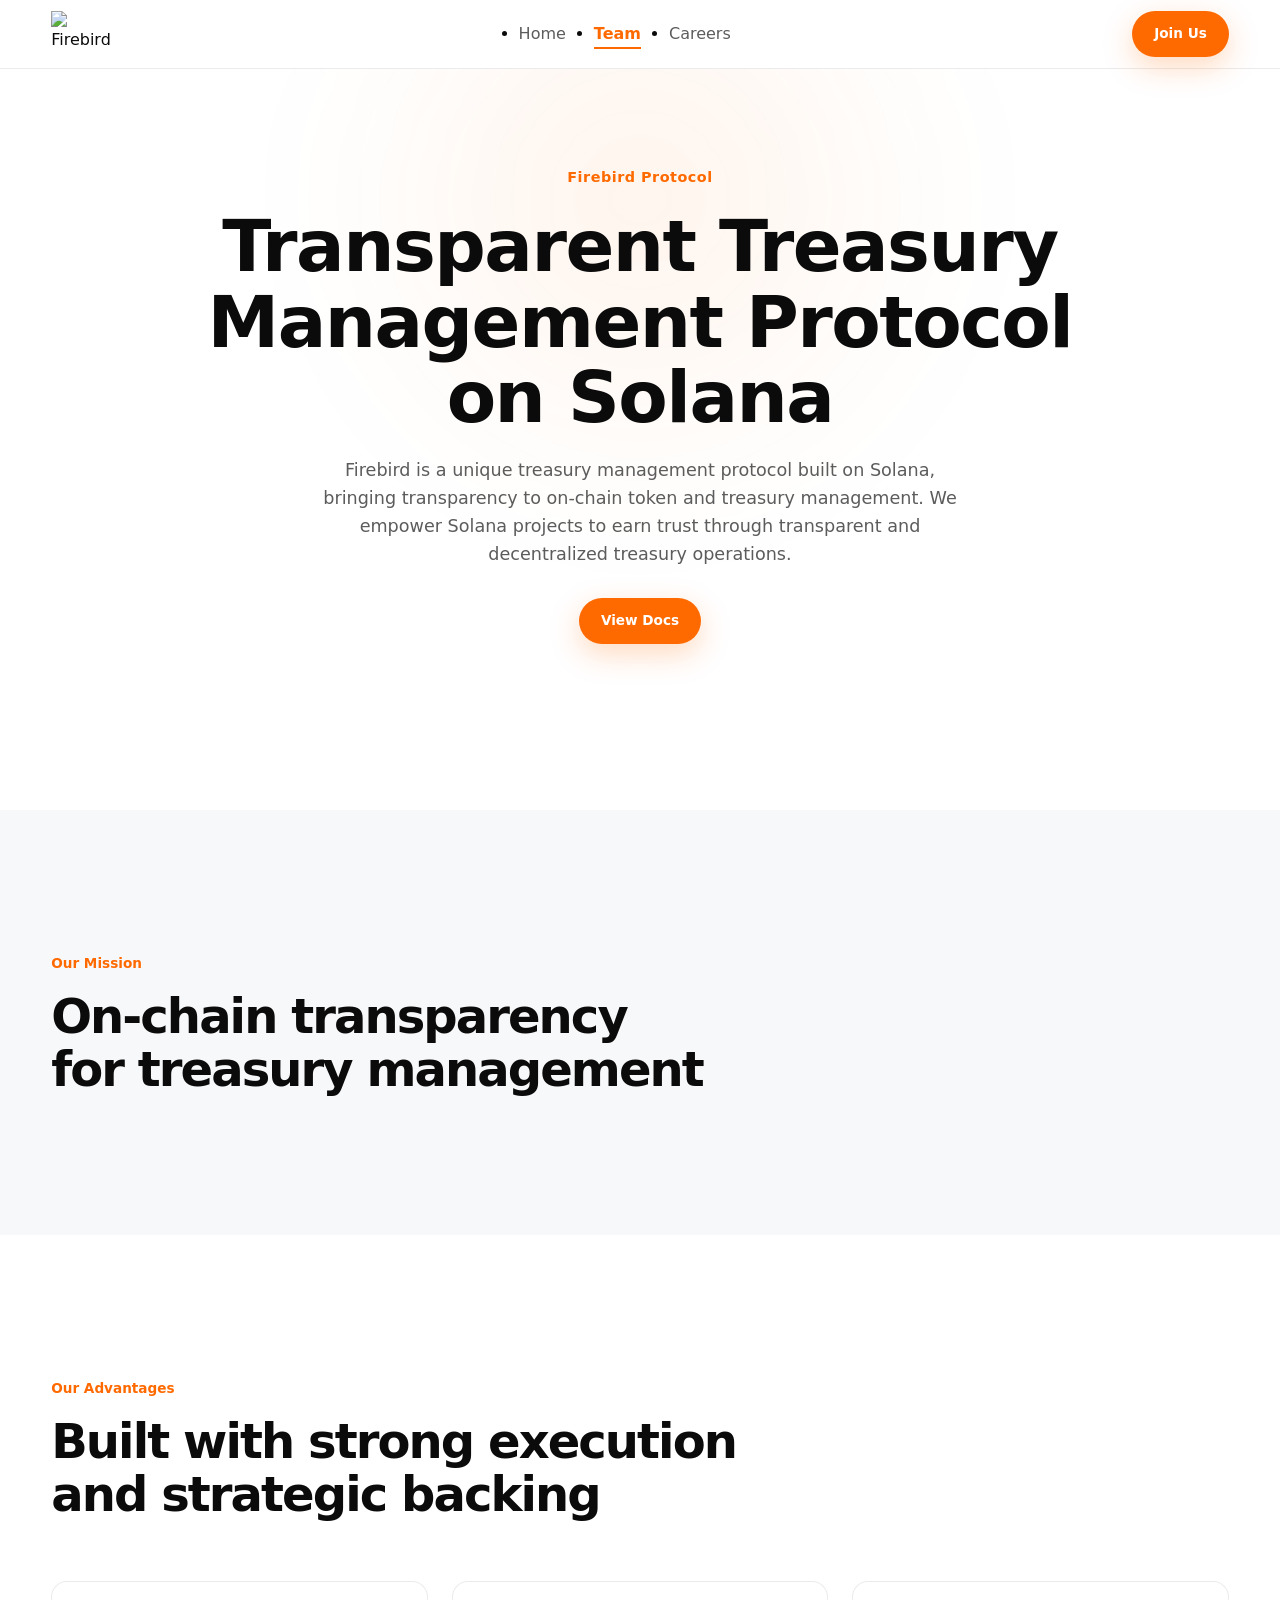
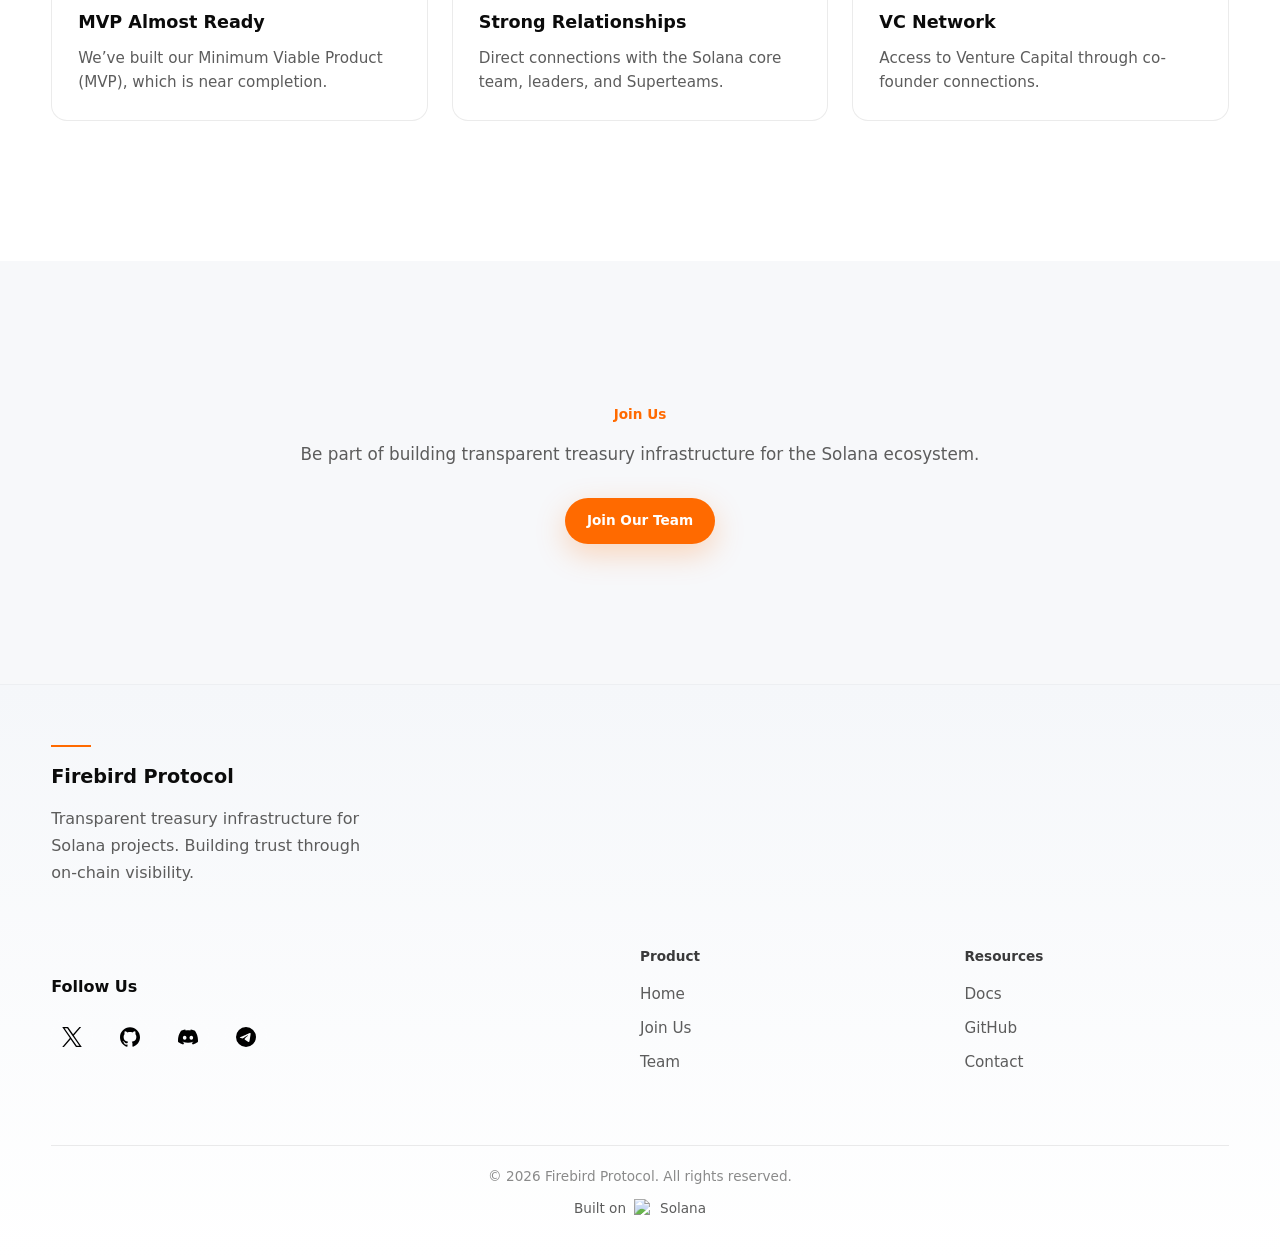
==== index.html @ 39972c24 "Initial Firebird Protocol website" ====
<!DOCTYPE html>

<html lang="en">

<head>

<meta charset="UTF-8">

<meta name="viewport"
content="width=device-width, initial-scale=1.0">

<title>Firebird Protocol | Transparent Treasury Management on Solana</title>

<link rel="stylesheet" href="global.css">
<link rel="stylesheet" href="navbar.css">
<link rel="stylesheet" href="footer.css">
<link rel="stylesheet" href="team.css">


</head>

<body>

<!-- NAVBAR -->
<header class="fb-header">

  <div class="container">

    <nav class="fb-nav">

      <!-- LOGO -->
      <a href="index.html" class="fb-logo" >

 <img src="assets/images/firebird-logo.png" alt="Firebird Protocol Logo">
        
      </a>

      <!-- DESKTOP MENU -->
      <ul class="fb-menu">
        <li><a href="index.html">Home</a></li>
        <li><a href="team.html" class="active">Team</a></li>
        <li><a href="careers.html">Careers</a></li>
      </ul>

      <!-- CTA -->
      <a href="#" class="fb-btn">Join Us</a>

      <!-- MOBILE TOGGLE -->
      <div class="fb-toggle" id="menuToggle">
        <span></span>
        <span></span>
      </div>

    </nav>

  </div>

  <!-- MOBILE MENU -->
  <div class="fb-mobile" id="mobileMenu">

    <a href="index.html">Home</a>
    <a href="team.html" class="active">Team</a>
    <a href="careers.html">Careers</a>

    <a href="#" class="fb-mobile-btn">Join Us</a>

  </div>

</header>



<!-- HERO -->

<section class="hero">

  <div class="hero-center">

    <p class="hero-brand">Firebird Protocol</p>

    <h1>
      Transparent Treasury<br>
      Management Protocol<br>
      on Solana
    </h1>

    <p class="hero-desc">
      Firebird is a unique treasury management protocol built on Solana, bringing transparency to on-chain token and treasury management. We empower Solana projects to earn trust through transparent and decentralized treasury operations.
    </p>

    <div class="hero-actions">
      <a href="#" class="fb-btn">View Docs</a>
    </div>

  </div>

</section>


      <!-- MISSION -->
      
<section class="mission">

    <div class="container">

        <div class="mission-wrapper">

            <span class="section-label">
                Our Mission
            </span>

            <h2>
                On-chain transparency<br>
                for treasury management
            </h2>

        </div>

    </div>

</section>


<section class="advantages">

  <div class="container">

    <div class="section-header">

      <span class="section-label">
        Our Advantages
      </span>

      <h2>
        Built with strong execution<br>
        and strategic backing
      </h2>

    </div>

    <div class="adv-grid">

      <div class="adv-card">
        <h3>MVP Almost Ready</h3>
        <p>
          We’ve built our Minimum Viable Product (MVP),
          which is near completion.
        </p>
      </div>

      <div class="adv-card">
        <h3>Strong Relationships</h3>
        <p>
          Direct connections with the Solana core team,
          leaders, and Superteams.
        </p>
      </div>

      <div class="adv-card">
        <h3>VC Network</h3>
        <p>
          Access to Venture Capital through co-founder connections.
        </p>
      </div>

    </div>

  </div>

</section>

<section class="cta">

  <div class="container">

    <div class="cta-box">

      <span class="section-label">
        Join Us
      </span>

      <p>
        Be part of building transparent treasury infrastructure
        for the Solana ecosystem.
      </p>

      <div class="cta-actions">

  <a href="#" class="fb-btn">Join Our Team </a>

      </div>
    </div>
  </div>
 
</section>



<footer class="fb-footer">

  <div class="container">

    <div class="footer-grid">

      <!-- Brand -->
      <div class="footer-brand">
        <div class="footer-accent"></div>
        <h3>Firebird Protocol</h3>
        <p>
          Transparent treasury infrastructure for Solana projects.
          Building trust through on-chain visibility.
        </p>
      </div>
      
      <div class="footer-socials">

    <h4>Follow Us</h4>

    <div class="social-icons">

  <a href="#">
    <img src="assets/images/x.svg" alt="X">
  </a>

  <a href="#">
    <img src="assets/images/github.svg" alt="GitHub">
  </a>

  <a href="#">
    <img src="assets/images/discord.svg" alt="Discord">
  </a>

  <a href="#">
    <img src="assets/images/telegram.svg" alt="Telegram">
  </a>

</div>

</div>

      <!-- Navigation -->
      <div class="footer-links">
        <h4>Product</h4>
        <a href="#">Home</a>
        <a href="#">Join Us</a>
        <a href="#">Team</a>
      </div>

      <!-- Social / Resources -->
      <div class="footer-links">
        <h4>Resources</h4>
        <a href="#">Docs</a>
        <a href="#">GitHub</a>
        <a href="#">Contact</a>
      </div>

    </div>

  <div class="footer-bottom">

  <div class="footer-center">

    <span>© 2026 Firebird Protocol. All rights reserved.</span>

    <div class="built-on">
      Built on
      <img src="assets/images/solanalogo.png" alt="Solana Logo">
      <span>Solana</span>
    </div>

  </div>

</div>

</footer>

<script src="assets/js/main.js"></script>
</body>

</html>
---- global.css ----
/* ==========================
   FIREBIRD DESIGN SYSTEM v2 (PREMIUM)
========================== */

:root{

  /* =========================
     CORE BACKGROUND SYSTEM
  ========================= */

  --bg:#FFFFFF;
  --bg-soft:#F7F8FA;
  
  /* Surfaces */
  --surface:#FFFFFF;
  --surface-alt:#F3F5F7;

  /* =========================
     TEXT SYSTEM (IMPROVED READABILITY)
  ========================= */

  --text:#0B0B0B;
  --text-secondary:#5C5C5C;
  --text-muted:#8A8A8A;

  /* =========================
     BRAND COLORS
  ========================= */

  --primary:#FF6A00;  /* Orange CTA */
  --secondary:#3B9BFF;  /* Blue Accent */

  --highlight:#FFC700;   /* Gold highlight */
  
    /* =========================
     BORDERS
  ========================= */

  --border:rgba(0,0,0,0.08);
  
  

  /* =========================
     LAYOUT
  ========================= */

  --container:1200px;

  /* =========================
     RADIUS (more modern = softer)
  ========================= */

  --radius-sm:10px;
  --radius-md:16px;
  --radius-lg:24px;

  /* =========================
     TYPOGRAPHY CONTROL
  ========================= */

  --line-height:1.6;

}

/* ==========================
   RESET (CLEANER)
========================== */

*,
*::before,
*::after{
  margin:0;
  padding:0;
  box-sizing:border-box;
}

html{
  scroll-behavior:smooth;
  -webkit-font-smoothing:antialiased;
  -moz-osx-font-smoothing:grayscale;
  overflow-x:hidden;

}

body{
  background:var(--bg);
  color:var(--text);
  font-family:system-ui, sans-serif;
  line-height:var(--line-height);
  overflow-x:hidden;
 
}

/* ==========================
   CONTAINER
========================== */

.container{
  width:92%;
  max-width:var(--container);
  margin:0 auto;
}

/* ==========================
   LINKS
========================== */

a{
  text-decoration:none;
  color:inherit;
}

/* ==========================
   IMAGES
========================== */

img{
  max-width:100%;
  display:block;
}

/* ==========================
   SECTIONS (KEY FOR PREMIUM FEEL)
========================== */

section{
  padding:110px 0;
}




/* ==========================
   FULL SCREEN HERO (APPLE STYLE)
========================== */

.hero{
  min-height:90vh;
  display:flex;
  align-items:center;
  justify-content:center;
  text-align:center;
  background:var(--surface);
  position:relative;
  padding:0 20px;
}

/* soft light atmosphere */
.hero::before{
  content:"";
  position:absolute;
  width:800px;
  height:800px;
  background:radial-gradient(circle, rgba(255,106,0,0.08), transparent 60%);
  top:-200px;
  left:50%;
  transform:translateX(-50%);
  filter:blur(60px);
  z-index:0;
}

/* center wrapper */
.hero-center{
  position:relative;
  z-index:1;
  max-width:900px;
}

/* brand label */
.hero-brand{
  font-size:0.9rem;
  color:var(--primary);
  font-weight:600;
  margin-bottom:20px;
  letter-spacing:0.5px;
}

/* main title */
.hero-center h1{
  font-size:4.5rem;
  line-height:1.05;
  letter-spacing:-1.5px;
  color:var(--text);
  margin-bottom:20px;
}

@media(max-width:900px){

.hero-center h1{
    font-size:2.4rem;
}

.hero-desc{
    font-size:1rem;
}

}

/* description */
.hero-desc{
  font-size:1.1rem;
  color:var(--text-secondary);
  max-width:650px;
  margin:0 auto 30px;
  line-height:1.6;
}

/* CTA */
.hero-actions{
  display:flex;
  justify-content:center;
}









/* ==========================
   MISSION SECTION
========================== */

.mission{
    padding:140px 0;
    background:var(--bg-soft);
    text-align:left;
}

.mission-wrapper{
    max-width:800px;
}


.mission h2{
    font-size:3rem;
    line-height:1.1;
    letter-spacing:-0.04em;
    color:var(--text);
}




/* ==========================
   ADVANTAGES SECTION
========================== */

.advantages{
    padding:140px 0;
    background:var(--surface);
}

.section-header{
    text-align:left;
    margin-bottom:60px;
}

.section-label{
    display:inline-block;
    color:var(--primary);
    font-size:0.85rem;
    font-weight:600;
    margin-bottom:15px;
}

.section-header h2{
    font-size:3rem;
    line-height:1.1;
    letter-spacing:-0.04em;
}

/* GRID */
.adv-grid{
    display:grid;
    grid-template-columns:repeat(3, 1fr);
    gap:24px;
}

/* CARD */
.adv-card{
    background:var(--surface);
    border:1px solid var(--border);
    border-radius:var(--radius-md);
    padding:26px;
    transition:all .25s ease;
}

.adv-card:hover{
    transform:translateY(-6px);
    box-shadow:0 20px 50px rgba(0,0,0,0.08);
}

.adv-card h3{
    font-size:1.1rem;
    margin-bottom:10px;
}

.adv-card p{
    color:var(--text-secondary);
    line-height:1.6;
    font-size:0.95rem;
}

@media(max-width:900px){

    .adv-grid{
        grid-template-columns:1fr;
    }

    .section-header h2{
        font-size:2rem;
    }
}


/* ==========================
   CTA SECTION
========================== */

.cta{
    padding:140px 0;
    background:var(--bg-soft);
}

.cta-box{
    text-align:center;

    max-width:700px;
    margin:auto;
}



/* heading */
.cta-box h2{
    font-size:3rem;
    letter-spacing:-0.04em;
    margin-bottom:15px;
}

/* text */
.cta-box p{
    color:var(--text-secondary);
    font-size:1.05rem;
    line-height:1.6;
    margin-bottom:30px;
}


.cta .fb-btn:hover{
    transform:translateY(-2px);
    box-shadow:0 18px 50px rgba(255,106,0,0.35);
}






 /* page dissolves in/out” feel  */
body{
    opacity:1;
    transition:opacity 0.35s ease;
}

/* page load start state */
body.fade-out{
    opacity:0;
}




 /* CSS for active state  */
.fb-menu a.active{
    color: var(--primary);
    position: relative;
    font-weight:600;
}

.fb-menu a.active::after{
    width:100%;
}






.footer-socials{
    margin-top:28px;
}

.footer-socials h4{
    margin-bottom:16px;
    font-size:1rem;
    font-weight:600;
    color:var(--text-primary);
}

.social-icons{
    display:flex;
    gap:16px;
}

.social-icons a{
    width:42px;
    height:42px;

    display:flex;
    align-items:center;
    justify-content:center;

    border-radius:50%;

    background:rgba(255,255,255,.06);

    border:1px solid rgba(255,255,255,.10);

    color:var(--text-secondary);

    transition:all .3s ease;
}

.social-icons a:hover{
    color:var(--primary);
    border-color:var(--primary);
    background:rgba(255,255,255,.10);
    transform:translateY(-3px);
}

@media (max-width: 768px){

    .footer-socials{
        margin-top:24px;
        text-align:center;
    }

    .footer-socials h4{
        margin-bottom:14px;
    }

    .social-icons{
        display:flex;
        justify-content:center;
        align-items:center;
        flex-wrap:wrap;
        gap:14px;
    }

    .social-icons a{
        width:40px;
        height:40px;
        font-size:1rem;
    }

}


.social-icons img{
    width:20px;
    height:20px;
    display:block;
}

.footer-grid{
    display:grid;
    grid-template-columns:2fr 1fr 1fr;
    gap:40px;
}


.footer-socials{
    grid-column:1;
}
---- navbar.css ----
/* ==========================
   NAVBAR (APPLE-LEVEL CLEAN)
========================== */

.fb-header{
  position:fixed;
  top:0;
  left:0;
  width:100%;
  z-index:9999;

  background:var(--surface);
  backdrop-filter:blur(22px);
  -webkit-backdrop-filter:blur(22px);

  border-bottom:1px solid var(--border);
  max-width:100%;
  transition:all 0.25s ease;
}

.fb-header.scrolled{
    background:rgba(255,255,255,.95);
    box-shadow:0 10px 30px rgba(0,0,0,.08);
}

/* NAV */
.fb-nav{
  height:68px;
  width:100%;
  display:flex;
  align-items:center;
  justify-content:space-between;
  max-width:100%;
}

/* LOGO (CLEANER, LESS CLUTTER) */
.fb-logo{ 
  display: flex;
  align-items: center;
}

.fb-logo img{
    height: 46px;
    width: 66px;
    display: block;
}



/* MENU */
.fb-menu{
  display:flex;
  gap:28px;
  flex-shrink:0;
}

.fb-menu a{
    position:relative;
    color:var(--text-secondary);
    font-weight:500;
    transition:.25s ease;
}


.fb-menu a::after{
  content:"";
  position:absolute;
  left:0;
  bottom:-6px;
  width:0;
  height:2px;
  background:var(--primary);
  transition:.25s ease;
}


.fb-menu a:hover{
    color:var(--text);
}

.fb-menu a:hover::after{
    width:100%;
}



/* CTA (MORE PREMIUM, LESS “GRADIENT NOISE”) */
.fb-btn{
  display:inline-flex;
  align-items:center;
  justify-content:center;
  
  padding:12px 22px;
  border-radius:999px;
  background:var(--primary);
  color:#FFF;
  
  text-decoration:none;
  
  font-weight:600;
  font-size:0.85rem;
  transition:0.2s ease;
  flex-shrink:0;
  
  box-shadow:0 10px 30px rgba(255,106,0,0.25);
}

.fb-btn:hover{
  transform:translateY(-2px);
  background:#FF7A1A;
  box-shadow:0 14px 40px rgba(255,106,0,0.35);
}

/* ==========================
   MOBILE TOGGLE (CLEAN ANIMATION)
========================== */

.fb-toggle{
  display:none;
  width:30px;
  height:24px;
  position:relative;
  cursor:pointer;
  flex-shrink:0;
}

.fb-toggle span{
  position:absolute;
  width:100%;
  height:2px;
  background:var(--primary);
  transition:0.25s ease;
  border-radius:2px;
}

/* bars */
.fb-toggle span:nth-child(1){ top:6px; }
.fb-toggle span:nth-child(2){ bottom:6px; }

/* X animation */
.fb-toggle.active span:nth-child(1){
  transform:rotate(45deg);
  top:11px;
}

.fb-toggle.active span:nth-child(2){
  transform:rotate(-45deg);
  bottom:11px;
}

/* ==========================
   MOBILE MENU (CLEAN SLIDE)
========================== */

.fb-mobile{
  position:fixed;
  top:68px;
  right:-100%;
  width:100%;
  height:calc(100vh - 68px);

  background:rgba(255,255,255,0.95);
  backdrop-filter:blur(25px);

  display:flex;
  flex-direction:column;
  padding:30px;

  gap:20px;

  transition:0.35s ease;
}

.fb-mobile.active{
  right:0;
}

.fb-mobile a{
  font-size:1.1rem;
  color:var(--text-secondary);
}

.fb-mobile-btn{
  margin-top:10px;
  padding:14px;
  text-align:center;
  border-radius:var(--radius-sm);
  background:var(--primary);
  color:#0A0A0A;
  font-weight:600;
}

/* ==========================
   RESPONSIVE
========================== */

@media(max-width:900px){

  .fb-menu,
  .fb-header .fb-btn{
    display:none;
  }

  .fb-toggle{
    display:block;
  }
}
---- footer.css ----
/* ==========================
   PREMIUM FOOTER (APPLE-STYLE DEPTH)
========================== */

.fb-footer{
  background:linear-gradient(to bottom, #F5F7FA, #FFFFFF);
  border-top:none;
  padding:0px 0 40px;
}

/* add subtle top separation */
.fb-footer::before{
  content:"";
  display:block;
  height:1px;
  background:rgba(0,0,0,0.03);
  margin-bottom:60px;
}

.footer-grid{
  display:grid;
  grid-template-columns:2fr 1fr 1fr;
  gap:60px;
  margin-bottom:60px;
}

/* brand block */
.footer-brand h3{
  font-size:1.2rem;
  font-weight:600;
  margin-bottom:12px;
}

.footer-brand p{
  color:var(--text-secondary);
  max-width:320px;
  line-height:1.7;
}

/* links */
.footer-links h4{
  font-size:0.85rem;
  font-weight:600;
  margin-bottom:14px;
  color:var(--text);
  opacity:0.8;
}

.footer-links a{
  display:block;
  font-size:0.95rem;
  color:var(--text-secondary);
  margin-bottom:10px;
  transition:0.2s ease;
}

.footer-links a:hover{
  color:var(--primary);
  transform:translateX(3px);
}

/* bottom */
.footer-bottom{
  border-top:1px solid var(--border);
  padding-top:20px;
  display:flex;
  text-align:center;
  place-items:center; /* ← Centers both horizontally and vertically */
  justify-content:center;
  flex-wrap:wrap;
  gap:10px;
  color:var(--text-muted);
  font-size:0.85rem;
}

.footer-center{
    display:flex;
    flex-direction:column;
    align-items:center;
    justify-content:center;

    gap:10px;

    text-align:center;
    color:var(--text-muted);
    font-size:0.85rem;
    width: auto; /* ← ADD THIS - makes it shrink to content */
}

.built-on{
    display:flex;
    align-items:center;
    gap:8px;

    font-weight:500;
    color:var(--text-secondary);
}

.built-on img{
    width:18px;
    height:18px;
    object-fit:contain;
    opacity:0.9;
}

/* accent line */
.footer-accent{
  width:40px;
  height:2px;
  background:var(--primary);
  margin-bottom:15px;
}

/* MOBILE */
@media(max-width:900px){
  .footer-grid{
    grid-template-columns:1fr;
    gap:30px;
  }

  .footer-bottom{
    flex-direction:column;
    align-items:center;
  }
}
---- team.css ----
/* ==========================
   FIREBIRD TEAM PAGE
========================== */


/* ==========================
   TEAM HERO
========================== */

.team-hero{
    min-height:70vh;
    display:flex;
    align-items:center;
    justify-content:center;
    text-align:center;
    background:var(--surface);
    position:relative;
    padding:120px 20px 80px;
}


.team-hero::before{
    content:"";
    position:absolute;
    width:700px;
    height:700px;
    background:radial-gradient(
        circle,
        rgba(255,106,0,0.08),
        transparent 60%
    );

    top:-200px;
    left:50%;
    transform:translateX(-50%);
    filter:blur(60px);
}


.team-hero .container{
    position:relative;
    z-index:1;
    max-width:800px;
}


.team-label{
    color:var(--primary);
    font-size:.85rem;
    font-weight:600;
    margin-bottom:20px;
}


.team-hero h1{
    font-size:4rem;
    line-height:1.1;
    letter-spacing:-0.04em;
    margin-bottom:20px;
}


.team-hero p{
    color:var(--text-secondary);
    max-width:600px;
    margin:auto;
    font-size:1.1rem;
}



/* ==========================
   TEAM MEMBERS SECTION
========================== */

.team-section{
    padding:20px 0;
    background:var(--bg-soft);
}


.team-header{
    text-align:center;
    max-width:700px;
    margin:0 auto 60px;
}


.team-header h2{
    font-size:3rem;
    letter-spacing:-0.04em;
    margin-bottom:15px;
}


.team-header p{
    color:var(--text-secondary);
}



/* ==========================
   TEAM GRID
========================== */

.team-grid{
    display:grid;
    grid-template-columns:repeat(2,1fr);
    gap:30px;
}



/* ==========================
   MEMBER CARD
========================== */

.team-card{
    background:var(--surface);
    border:1px solid var(--border);
    border-radius:var(--radius-md);
    padding:35px 30px;
    text-align:center;
    transition:.25s ease;
}


.team-card:hover{
    transform:translateY(-8px);
    box-shadow:
    0 20px 50px rgba(0,0,0,.08);
}



/* IMAGE */

.team-image{
    width:120px;
    height:120px;
    margin:0 auto 20px;
    border-radius:50%;
    overflow:hidden;
    background:var(--surface-alt);
}


.team-image img{

    width:100%;

    height:100%;

    object-fit:cover;

}



/* TEXT */

.team-card h3{

    font-size:1.2rem;

    margin-bottom:5px;

}


.team-role{

    color:var(--primary);

    font-size:.9rem;

    font-weight:600;

    margin-bottom:15px;

}


.team-card p{

    color:var(--text-secondary);

    font-size:.95rem;

    line-height:1.6;

}

.team-card ul{
    text-align:left;
    margin-top:20px;
    padding-left:20px;
    color:var(--text-secondary);
    font-size:.95rem;
    line-height:1.6;
}


.team-card li{
    margin-bottom:10px;
}


.team-card ul{
    display:block;
    margin:20px 0 0;
    padding-left:20px;
    text-align:left;
}

.team-card ul li{
    display:list-item;
    color:#5C5C5C;
    font-size:0.95rem;
    line-height:1.7;
    margin-bottom:12px;
}






/* ==========================
   TEAM SOCIALS
========================== */

.team-socials{

    margin-top:25px;

    display:flex;

    justify-content:center;

    gap:12px;

}


.team-socials a svg{
    width:18px;
    height:18px;
    fill:currentColor;
}

.team-socials a{
    border:1px solid var(--border);
}

.team-socials a{
    width:38px;
    height:38px;
    display:flex;
    align-items:center;
    justify-content:center;
    border-radius:50%;
}


.team-socials a:hover{

    background:var(--primary);

    color:white;

    transform:translateY(-3px);

}



/* ==========================
   RESPONSIVE
========================== */


@media(max-width:900px){


    .team-hero h1{

        font-size:2.5rem;

    }


    .team-grid{

        grid-template-columns:1fr;

    }


    .team-header h2{

        font-size:2rem;

    }


}


/* ==========================
   TEAM CTA
========================== */

.team-cta{
    padding:120px 0;
    background:var(--bg-soft);
}

.team-cta-box{
    flex:0 1 700px;
    text-align:center;
}

.team-cta .container{
     max-width:700px;
    width:100%;
    text-align:center;
    
}


.team-cta-box h2{

    font-size:3rem;

    letter-spacing:-0.04em;

    margin-bottom:15px;

}


.team-cta-box p{

    color:var(--text-secondary);

    font-size:1.05rem;

    line-height:1.6;

    margin-bottom:30px;

}


@media(max-width:900px){

    .team-cta-box h2{

        font-size:2rem;

    }

}
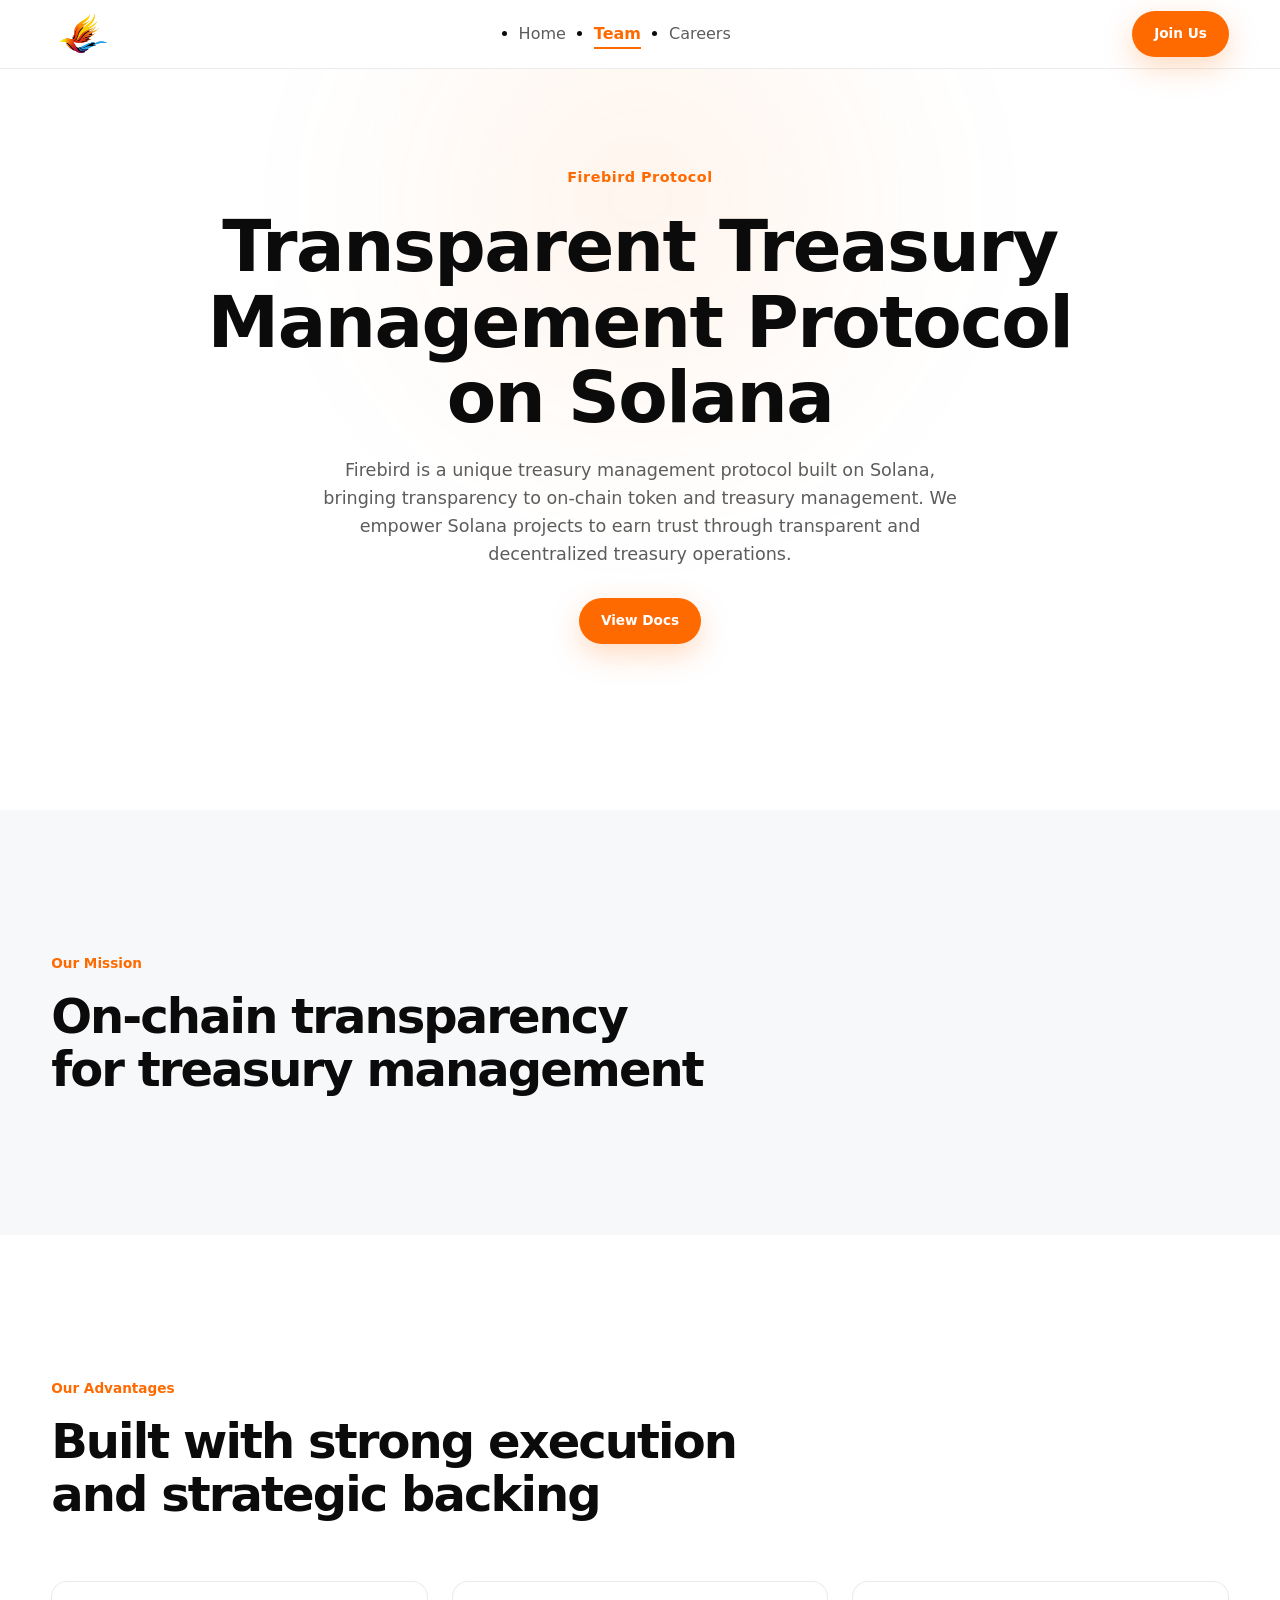
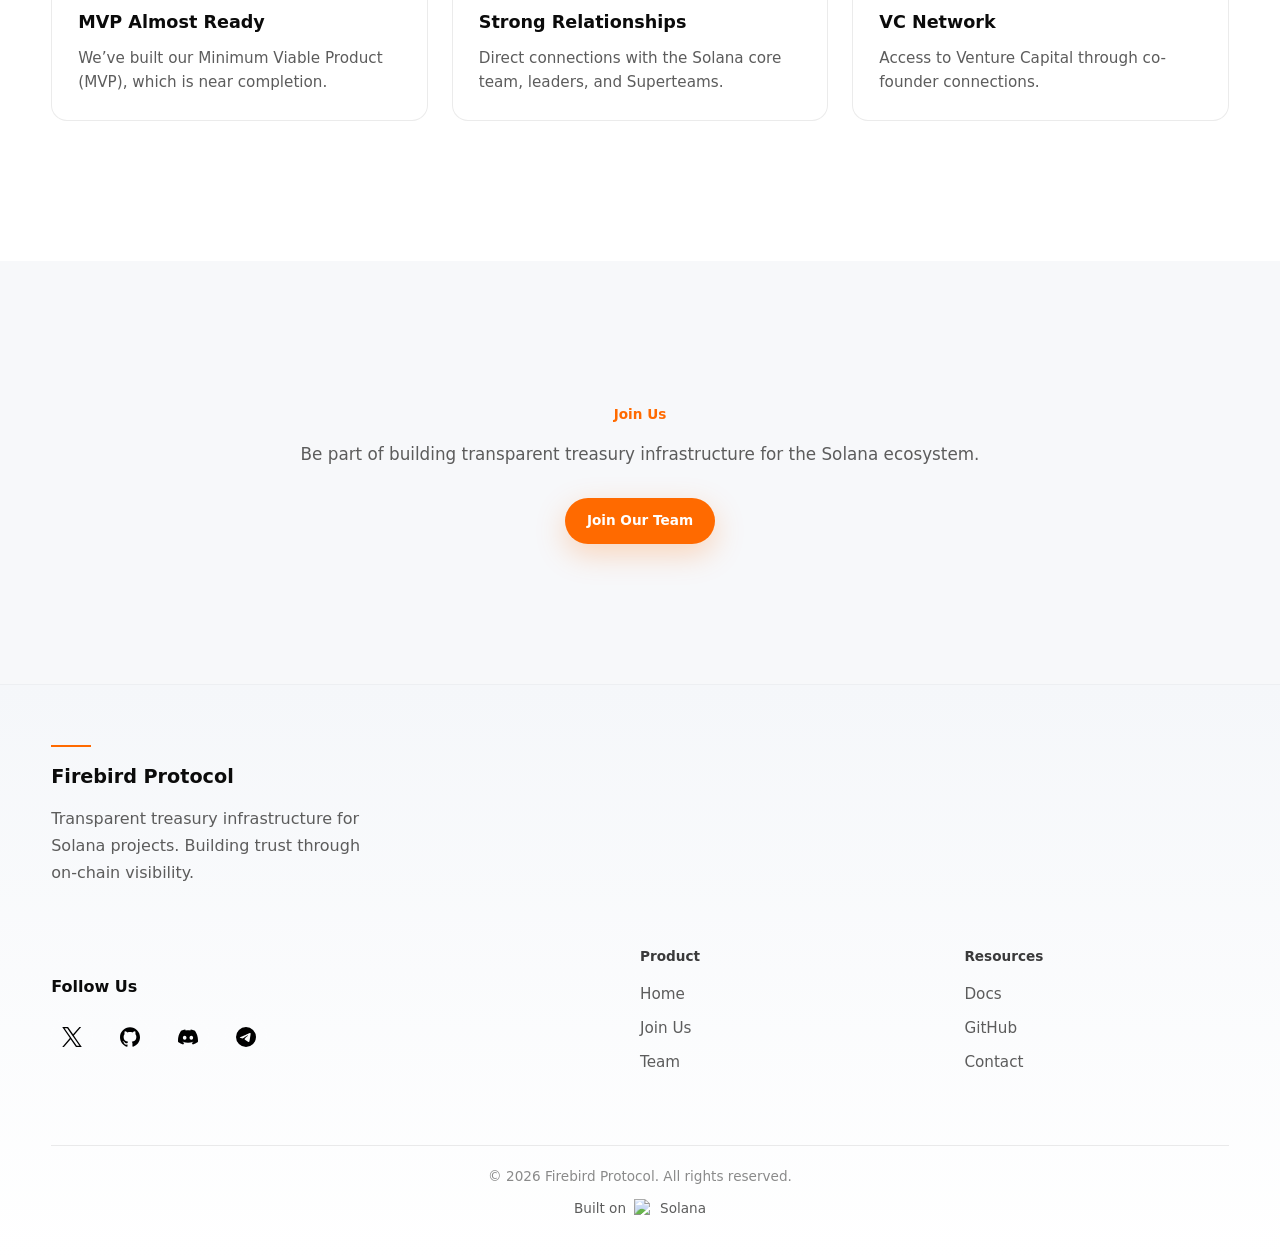
==== commit 079293f3: "Fix HTML encoding issues in index.html" ====
--- a/index.html
+++ b/index.html
@@ -31,7 +31,7 @@
       <!-- LOGO -->
       <a href="index.html" class="fb-logo" >
 
- <img src="assets/images/firebird-logo.png" alt="Firebird Protocol Logo">
+ <img src="assets/images/Firebird-logo.png" alt="Firebird Protocol Logo">
         
       </a>
 
@@ -277,4 +277,4 @@
 <script src="assets/js/main.js"></script>
 </body>
 
-</html>+</html>
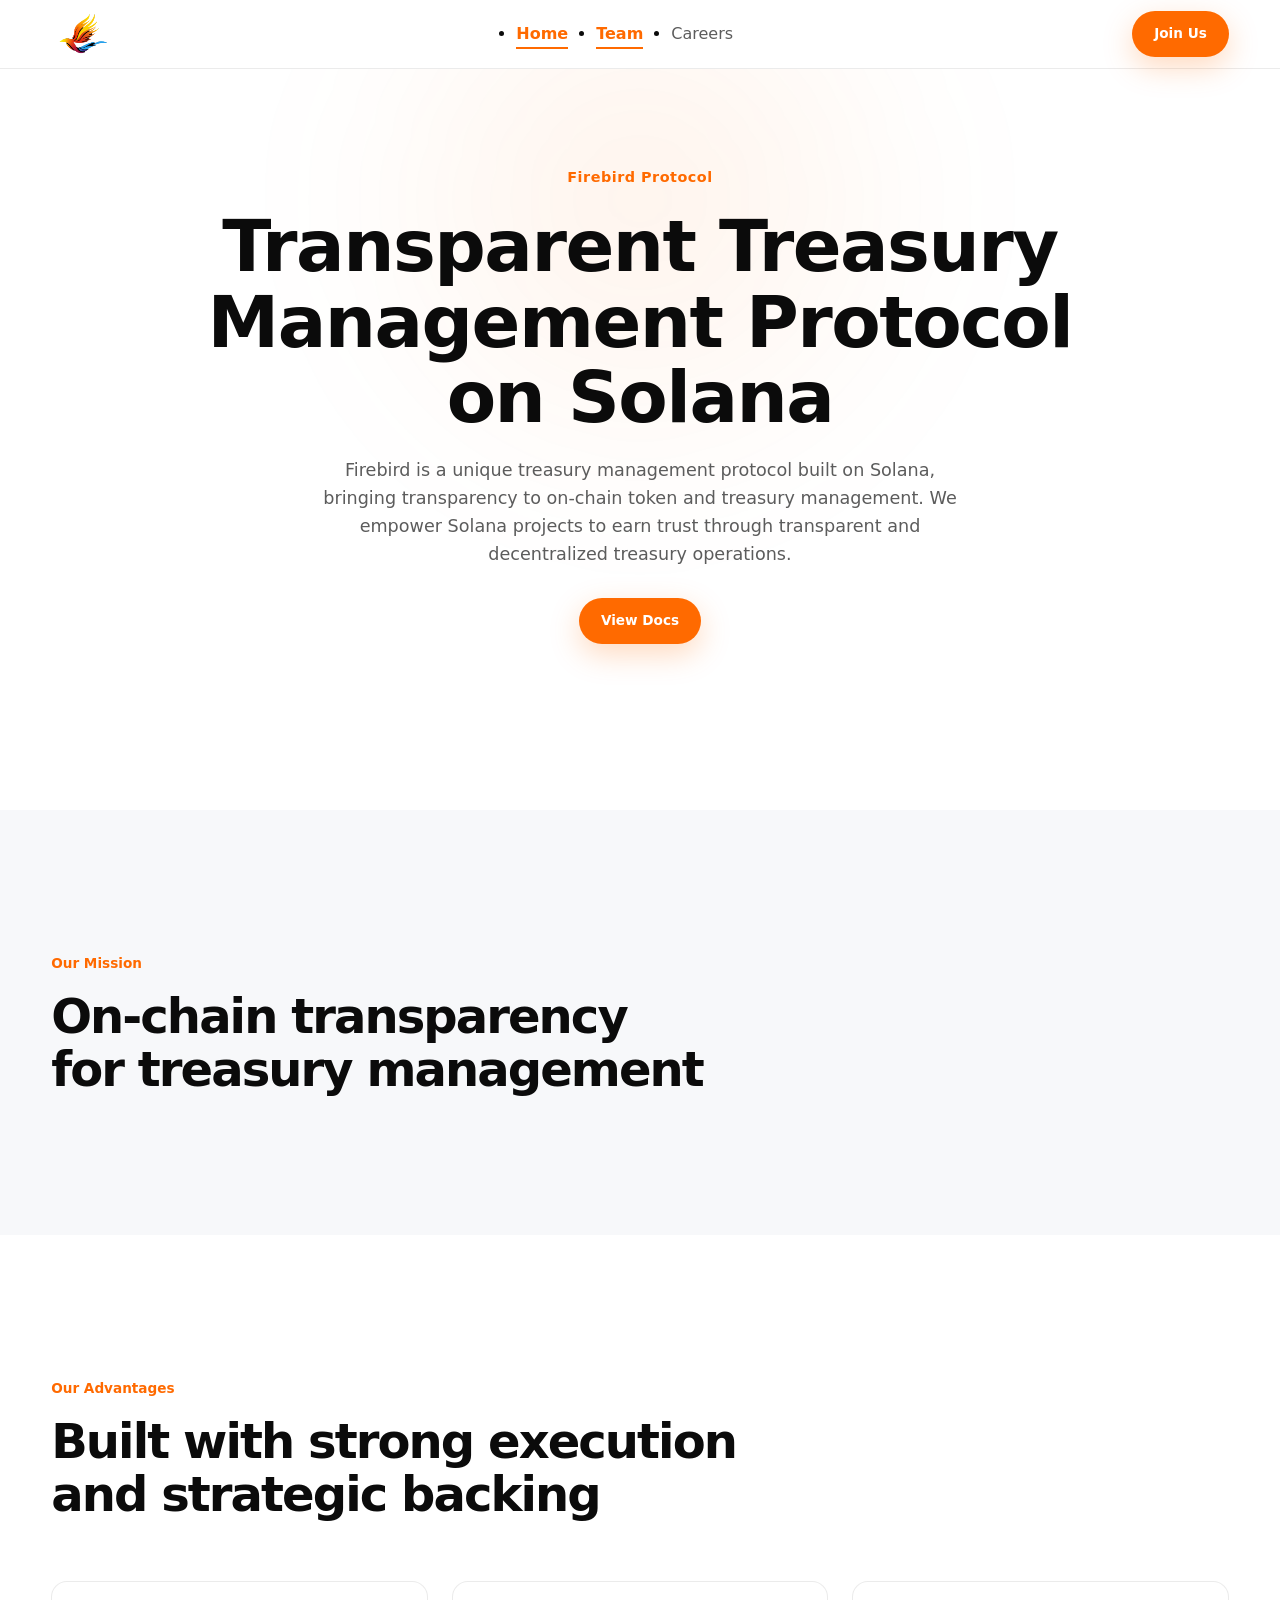
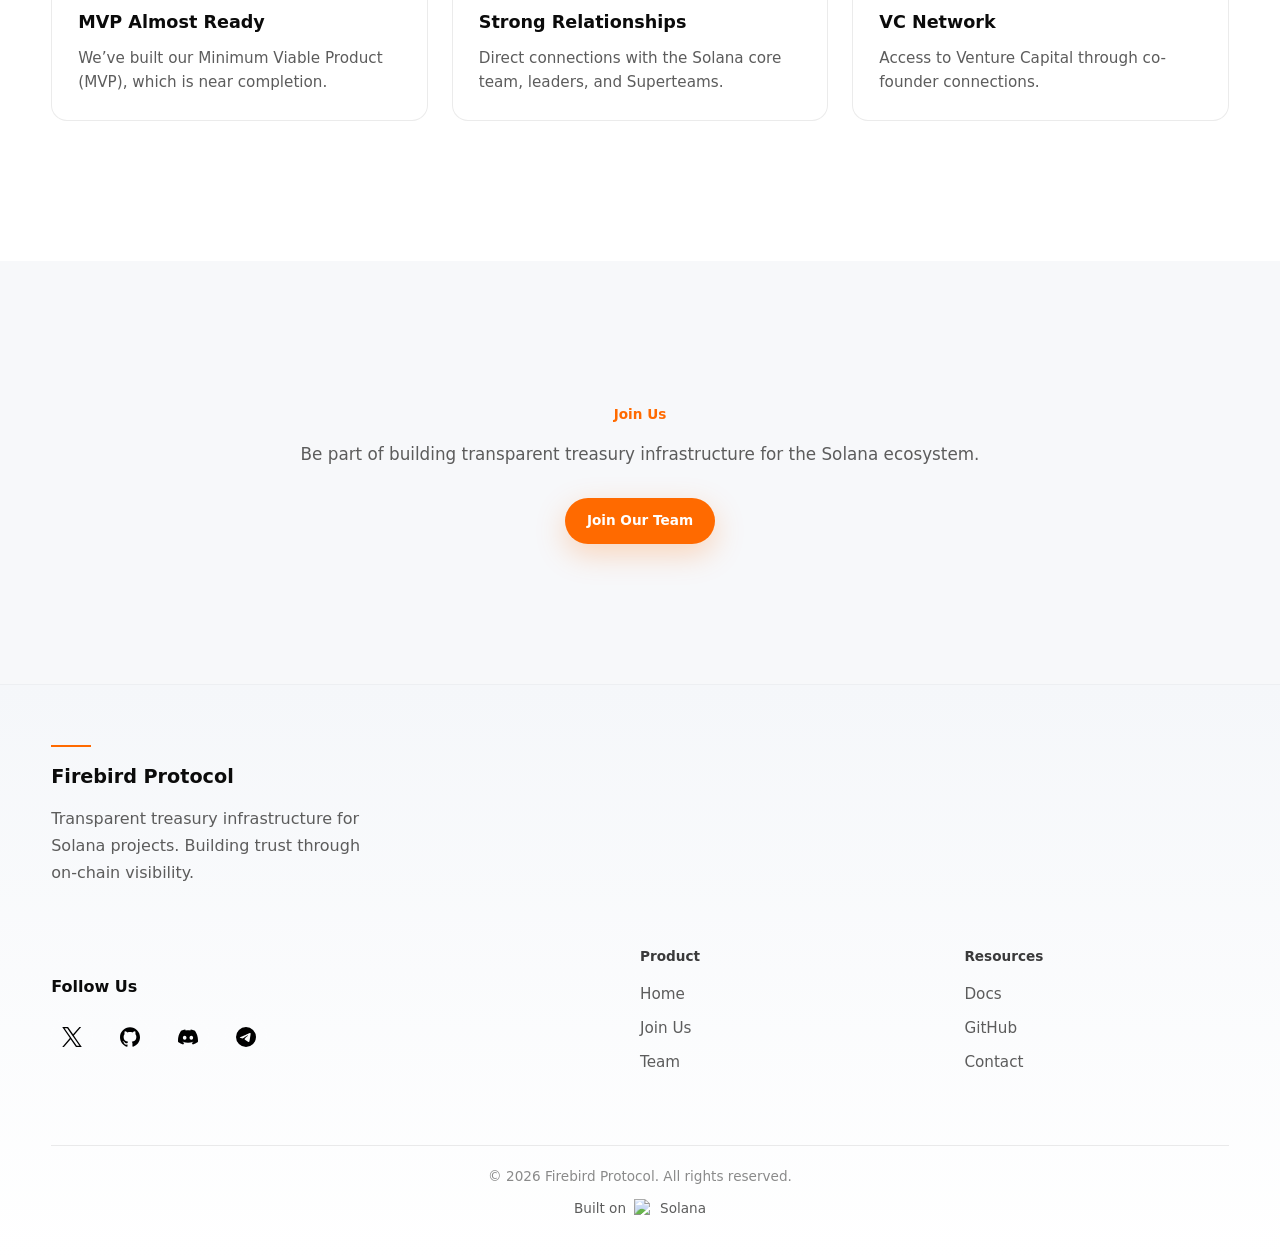
==== commit b165e099: "Fix HTML encoding issues and clean up structure" ====
--- a/index.html
+++ b/index.html
@@ -274,7 +274,7 @@
 
 </footer>
 
-<script src="assets/js/main.js"></script>
+<script src="assets/JS/main.js"></script>
 </body>
 
 </html>
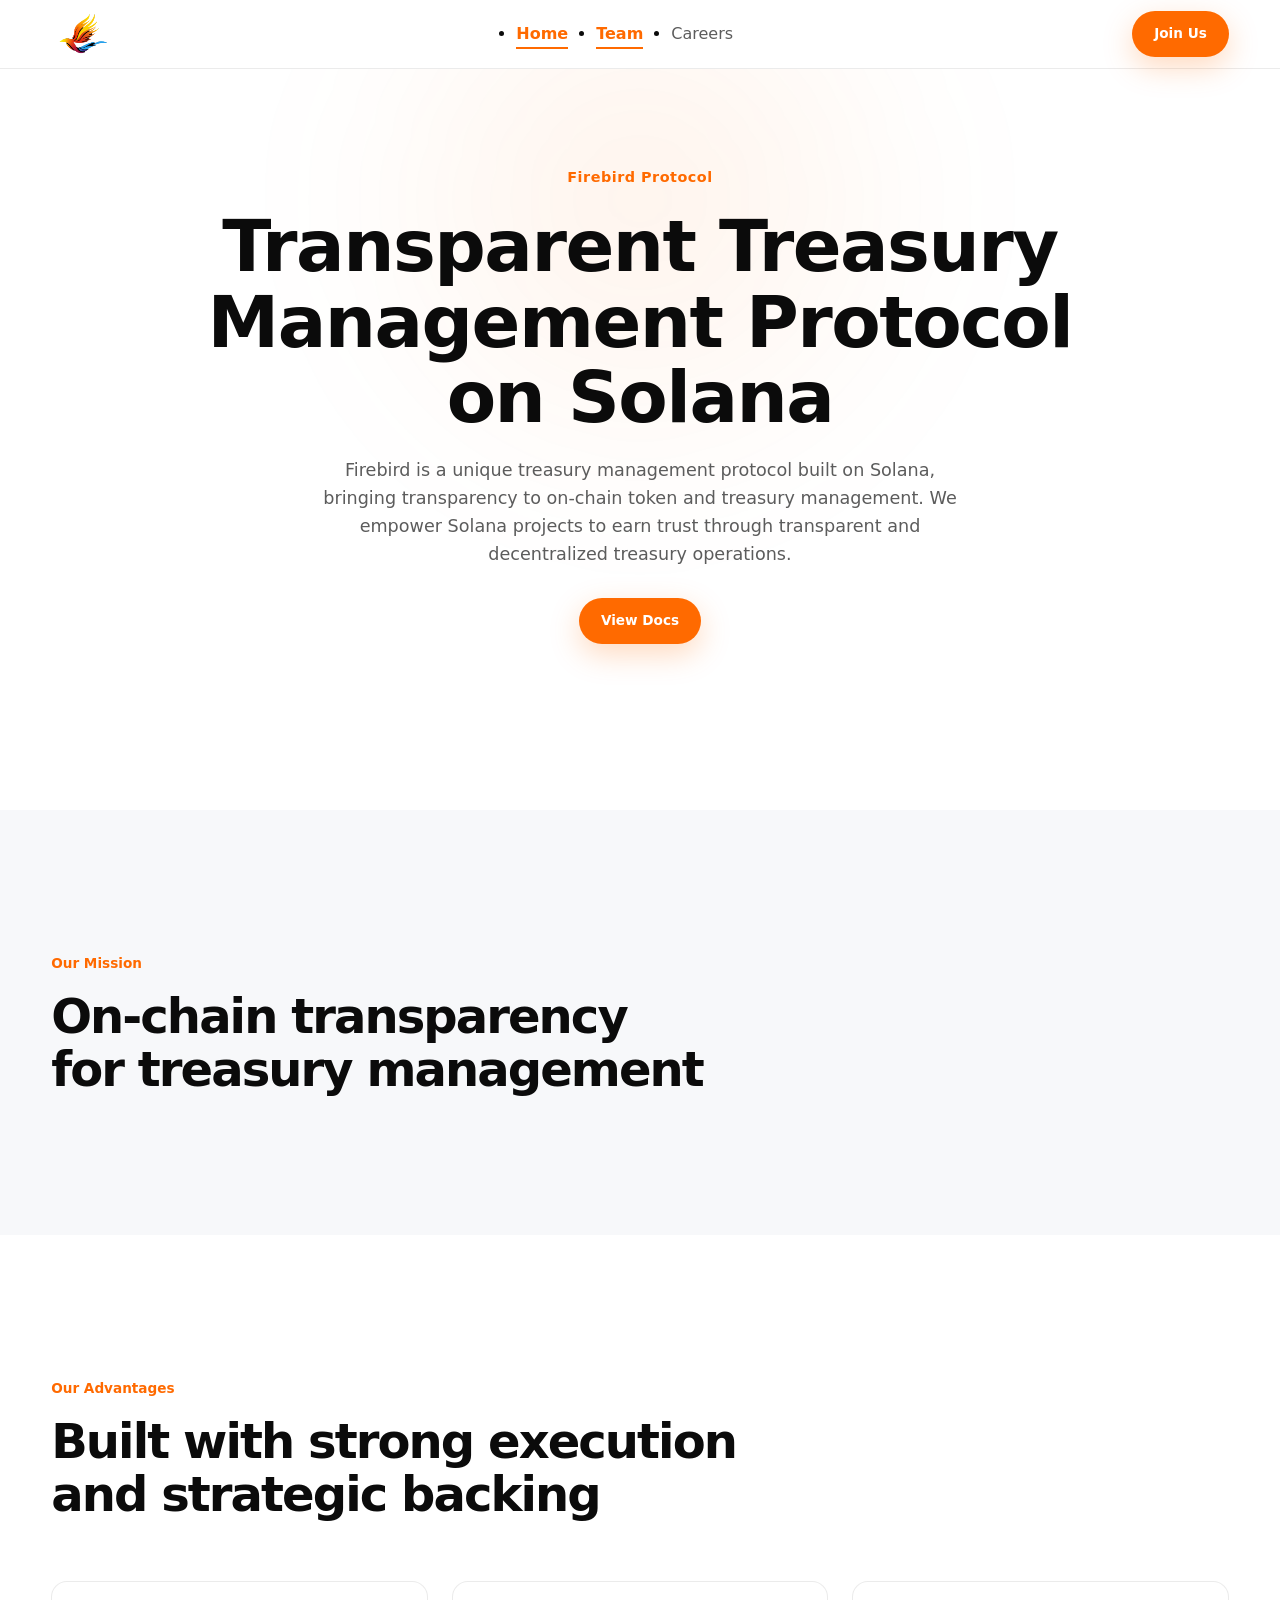
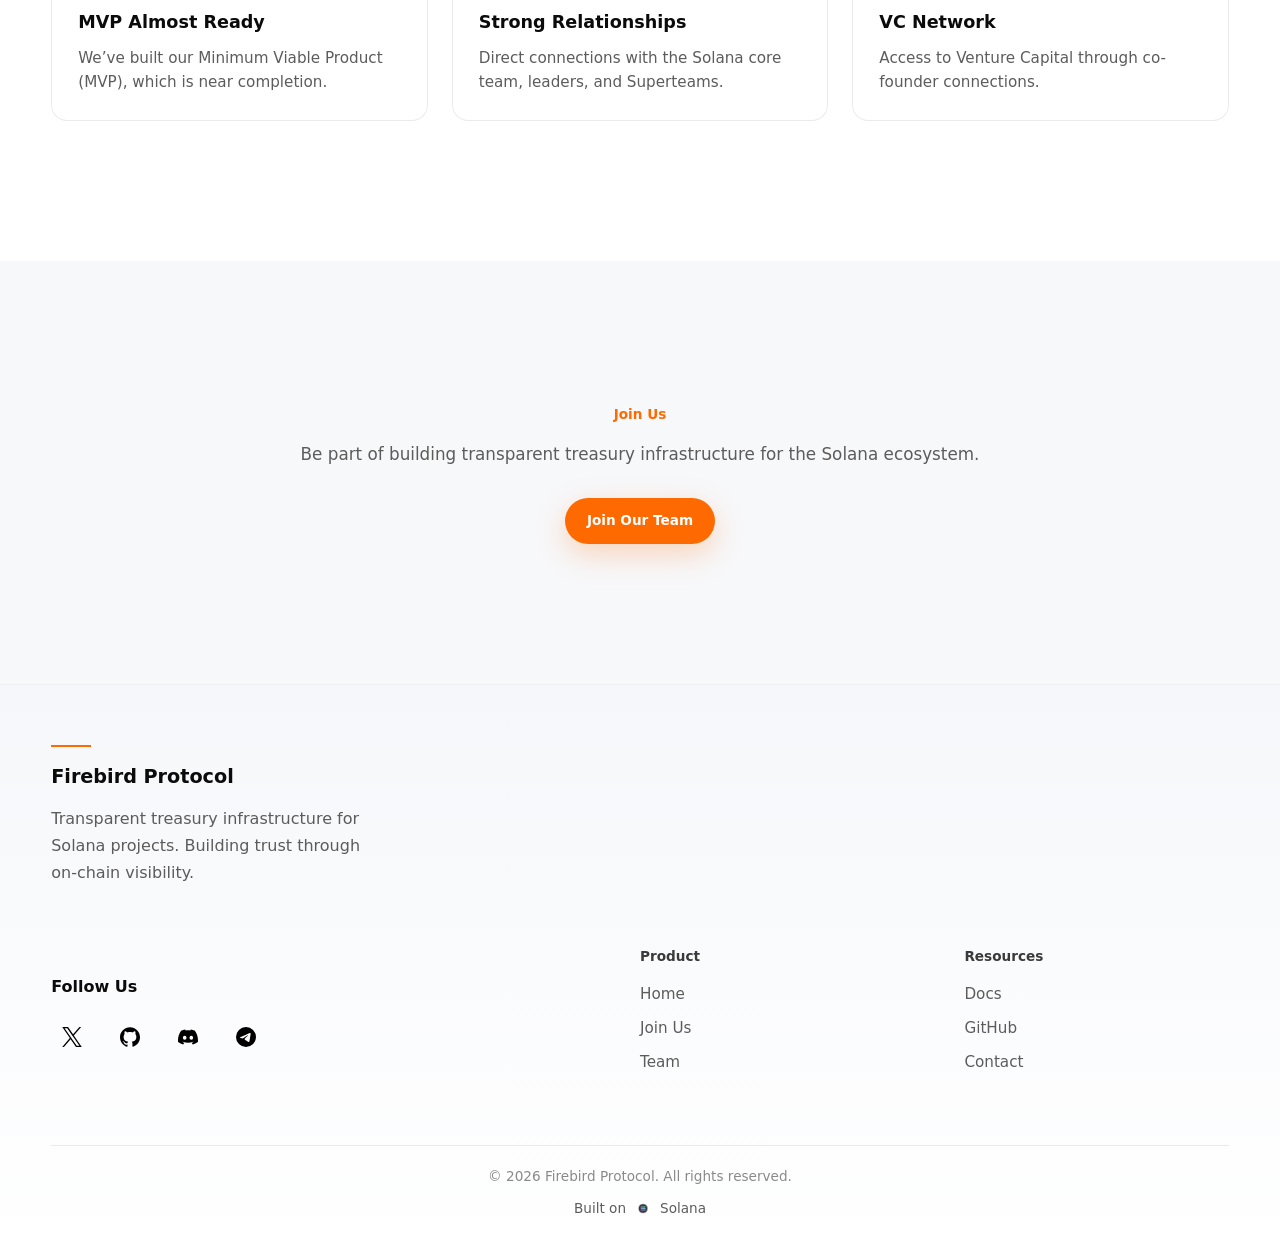
==== commit c215535c: "Fix HTML encoding issues in index.html" ====
--- a/index.html
+++ b/index.html
@@ -264,7 +264,7 @@
 
     <div class="built-on">
       Built on
-      <img src="assets/images/solanalogo.png" alt="Solana Logo">
+      <img src="assets/images/Solanalogo.png" alt="Solana Logo">
       <span>Solana</span>
     </div>
 
